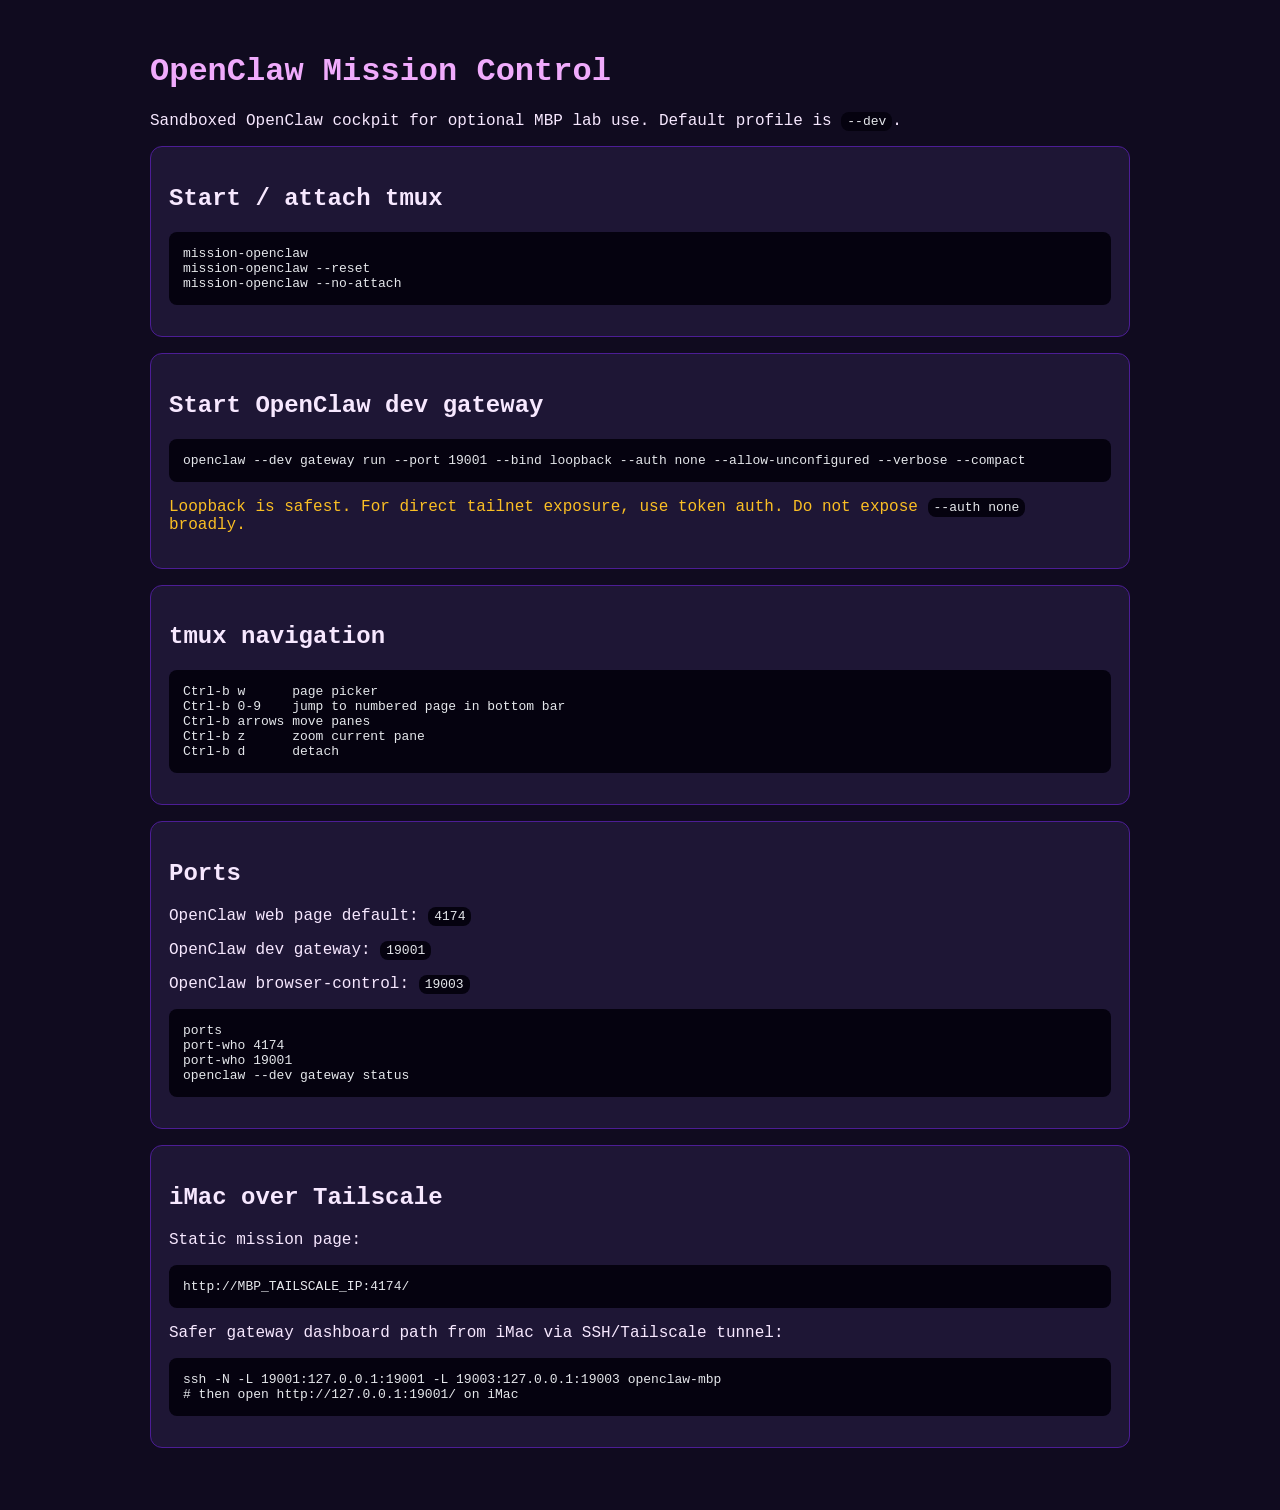
==== web/openclaw/index.html @ 44220990 "feat: add multi-agent mission cockpit Add Hermes and OpenClaw mission launchers, agent-specific pane" ====
<!doctype html>
<html lang="en">
<head>
  <meta charset="utf-8">
  <meta name="viewport" content="width=device-width, initial-scale=1">
  <title>OpenClaw Mission Control</title>
  <style>
    body { margin: 0; font-family: ui-monospace, SFMono-Regular, Menlo, Monaco, Consolas, monospace; background: #100b1f; color: #f7e8ff; }
    main { max-width: 980px; margin: 0 auto; padding: 32px; }
    h1 { color: #f0abfc; }
    a { color: #93c5fd; }
    .card { border: 1px solid #4c1d95; border-radius: 12px; padding: 18px; margin: 16px 0; background: #1e1635; }
    code, pre { background: #05020f; color: #e5e7eb; border-radius: 8px; padding: 2px 6px; }
    pre { padding: 14px; overflow-x: auto; }
    .warn { color: #fbbf24; }
  </style>
</head>
<body>
<main>
  <h1>OpenClaw Mission Control</h1>
  <p>Sandboxed OpenClaw cockpit for optional MBP lab use. Default profile is <code>--dev</code>.</p>

  <section class="card">
    <h2>Start / attach tmux</h2>
    <pre>mission-openclaw
mission-openclaw --reset
mission-openclaw --no-attach</pre>
  </section>

  <section class="card">
    <h2>Start OpenClaw dev gateway</h2>
    <pre>openclaw --dev gateway run --port 19001 --bind loopback --auth none --allow-unconfigured --verbose --compact</pre>
    <p class="warn">Loopback is safest. For direct tailnet exposure, use token auth. Do not expose <code>--auth none</code> broadly.</p>
  </section>

  <section class="card">
    <h2>tmux navigation</h2>
    <pre>Ctrl-b w      page picker
Ctrl-b 0-9    jump to numbered page in bottom bar
Ctrl-b arrows move panes
Ctrl-b z      zoom current pane
Ctrl-b d      detach</pre>
  </section>

  <section class="card">
    <h2>Ports</h2>
    <p>OpenClaw web page default: <code>4174</code></p>
    <p>OpenClaw dev gateway: <code>19001</code></p>
    <p>OpenClaw browser-control: <code>19003</code></p>
    <pre>ports
port-who 4174
port-who 19001
openclaw --dev gateway status</pre>
  </section>

  <section class="card">
    <h2>iMac over Tailscale</h2>
    <p>Static mission page:</p>
    <pre>http://MBP_TAILSCALE_IP:4174/</pre>
    <p>Safer gateway dashboard path from iMac via SSH/Tailscale tunnel:</p>
    <pre>ssh -N -L 19001:127.0.0.1:19001 -L 19003:127.0.0.1:19003 openclaw-mbp
# then open http://127.0.0.1:19001/ on iMac</pre>
  </section>
</main>
</body>
</html>
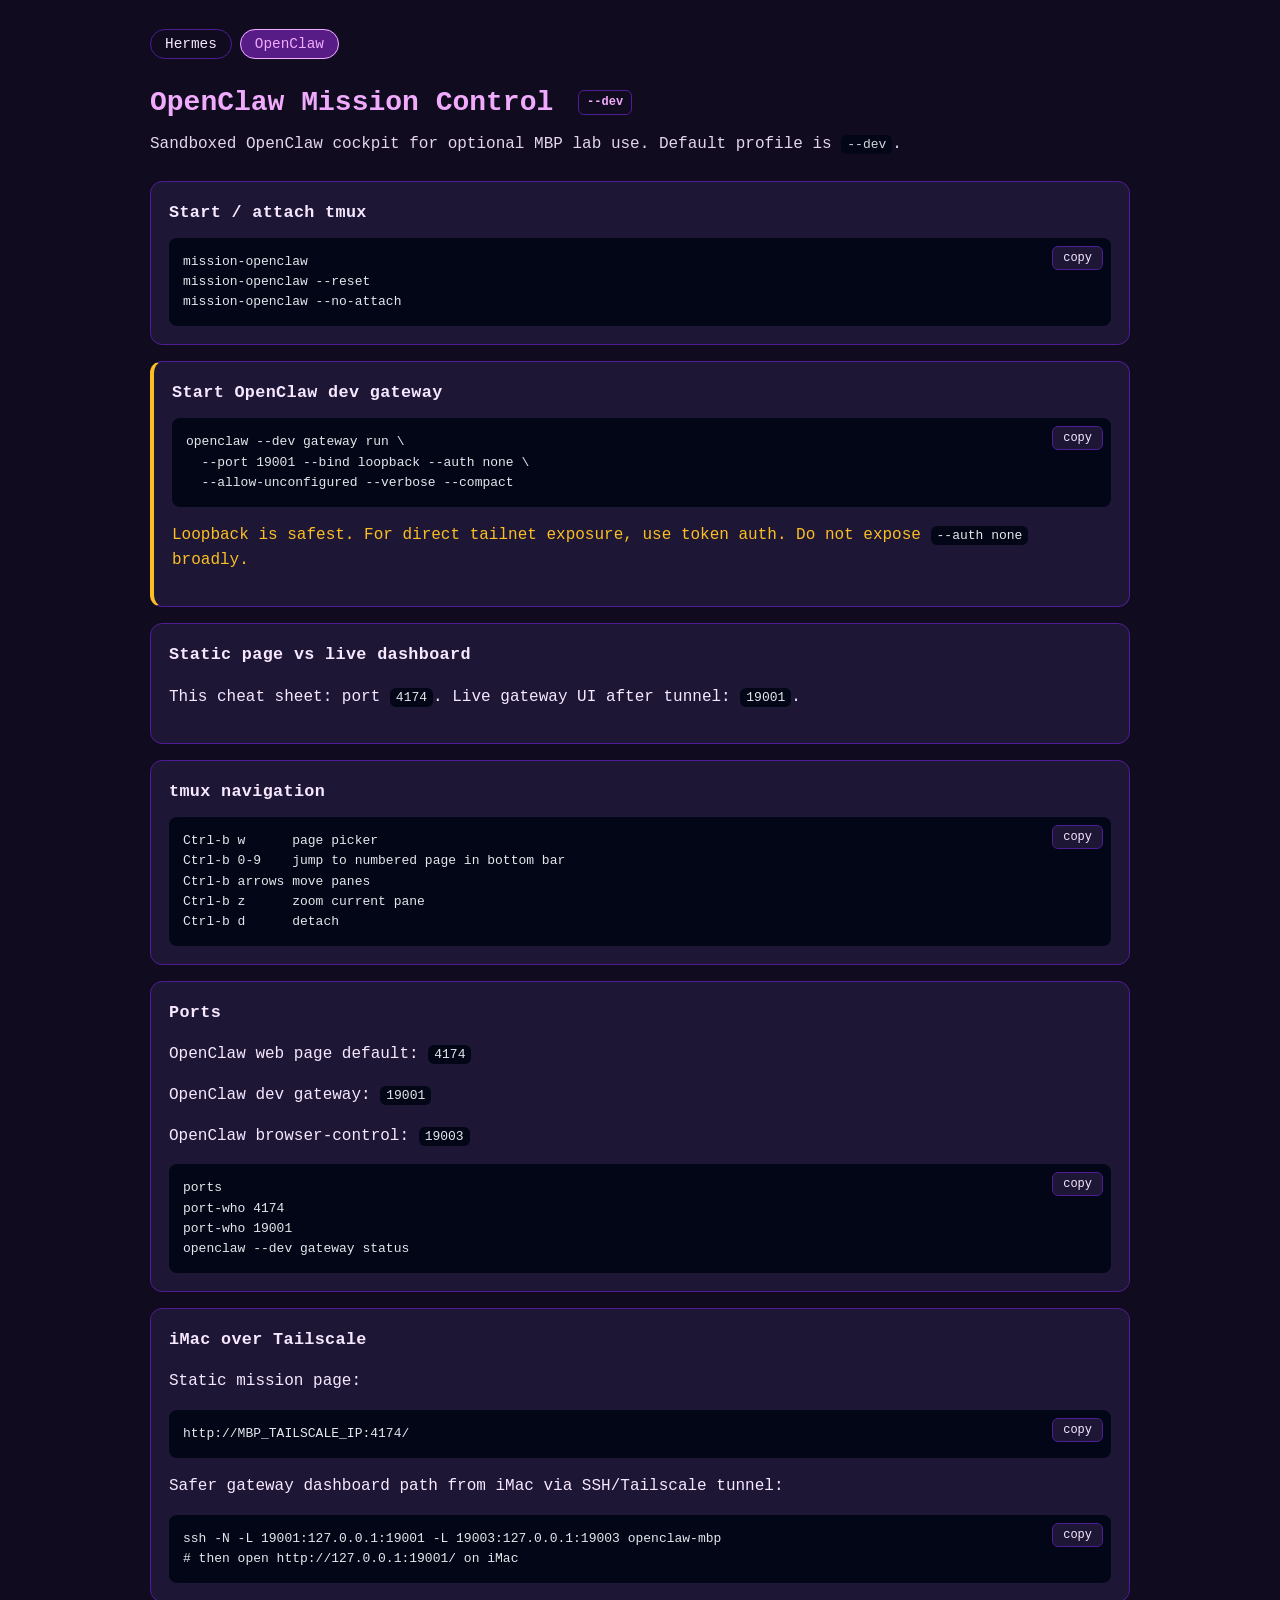
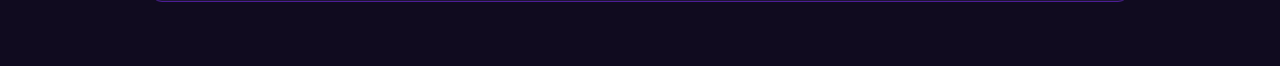
==== commit 4507746e: "Apply P0 tmux cockpit audit fixes. Unify workbench session naming (cockpit-workbench), forward legac" ====
--- a/web/openclaw/index.html
+++ b/web/openclaw/index.html
@@ -3,39 +3,45 @@
 <head>
   <meta charset="utf-8">
   <meta name="viewport" content="width=device-width, initial-scale=1">
+  <meta name="description" content="OpenClaw Mission Control — sandbox dev gateway tmux cockpit">
   <title>OpenClaw Mission Control</title>
-  <style>
-    body { margin: 0; font-family: ui-monospace, SFMono-Regular, Menlo, Monaco, Consolas, monospace; background: #100b1f; color: #f7e8ff; }
-    main { max-width: 980px; margin: 0 auto; padding: 32px; }
-    h1 { color: #f0abfc; }
-    a { color: #93c5fd; }
-    .card { border: 1px solid #4c1d95; border-radius: 12px; padding: 18px; margin: 16px 0; background: #1e1635; }
-    code, pre { background: #05020f; color: #e5e7eb; border-radius: 8px; padding: 2px 6px; }
-    pre { padding: 14px; overflow-x: auto; }
-    .warn { color: #fbbf24; }
-  </style>
+  <link rel="stylesheet" href="../mission.css">
 </head>
-<body>
+<body class="openclaw">
 <main>
-  <h1>OpenClaw Mission Control</h1>
-  <p>Sandboxed OpenClaw cockpit for optional MBP lab use. Default profile is <code>--dev</code>.</p>
+  <nav aria-label="Mission controls">
+    <ul class="site-nav">
+      <li><a href="../hermes/">Hermes</a></li>
+      <li><a href="./" aria-current="page">OpenClaw</a></li>
+    </ul>
+  </nav>
+
+  <h1>OpenClaw Mission Control <span class="badge">--dev</span></h1>
+  <p class="lead">Sandboxed OpenClaw cockpit for optional MBP lab use. Default profile is <code>--dev</code>.</p>
 
   <section class="card">
     <h2>Start / attach tmux</h2>
-    <pre>mission-openclaw
+    <pre><button type="button" class="copy-btn" data-copy>copy</button>mission-openclaw
 mission-openclaw --reset
 mission-openclaw --no-attach</pre>
   </section>
 
-  <section class="card">
+  <section class="card card warn-callout">
     <h2>Start OpenClaw dev gateway</h2>
-    <pre>openclaw --dev gateway run --port 19001 --bind loopback --auth none --allow-unconfigured --verbose --compact</pre>
+    <pre><button type="button" class="copy-btn" data-copy>copy</button>openclaw --dev gateway run \
+  --port 19001 --bind loopback --auth none \
+  --allow-unconfigured --verbose --compact</pre>
     <p class="warn">Loopback is safest. For direct tailnet exposure, use token auth. Do not expose <code>--auth none</code> broadly.</p>
   </section>
 
   <section class="card">
+    <h2>Static page vs live dashboard</h2>
+    <p>This cheat sheet: port <code>4174</code>. Live gateway UI after tunnel: <code>19001</code>.</p>
+  </section>
+
+  <section class="card">
     <h2>tmux navigation</h2>
-    <pre>Ctrl-b w      page picker
+    <pre><button type="button" class="copy-btn" data-copy>copy</button>Ctrl-b w      page picker
 Ctrl-b 0-9    jump to numbered page in bottom bar
 Ctrl-b arrows move panes
 Ctrl-b z      zoom current pane
@@ -47,7 +53,7 @@
     <p>OpenClaw web page default: <code>4174</code></p>
     <p>OpenClaw dev gateway: <code>19001</code></p>
     <p>OpenClaw browser-control: <code>19003</code></p>
-    <pre>ports
+    <pre><button type="button" class="copy-btn" data-copy>copy</button>ports
 port-who 4174
 port-who 19001
 openclaw --dev gateway status</pre>
@@ -56,11 +62,26 @@
   <section class="card">
     <h2>iMac over Tailscale</h2>
     <p>Static mission page:</p>
-    <pre>http://MBP_TAILSCALE_IP:4174/</pre>
+    <pre><button type="button" class="copy-btn" data-copy>copy</button>http://MBP_TAILSCALE_IP:4174/</pre>
     <p>Safer gateway dashboard path from iMac via SSH/Tailscale tunnel:</p>
-    <pre>ssh -N -L 19001:127.0.0.1:19001 -L 19003:127.0.0.1:19003 openclaw-mbp
+    <pre><button type="button" class="copy-btn" data-copy>copy</button>ssh -N -L 19001:127.0.0.1:19001 -L 19003:127.0.0.1:19003 openclaw-mbp
 # then open http://127.0.0.1:19001/ on iMac</pre>
   </section>
 </main>
+<script>
+document.querySelectorAll('.copy-btn').forEach((btn) => {
+  const pre = btn.parentElement;
+  btn.addEventListener('click', async () => {
+    const text = pre.innerText.replace(/^copy\n?/, '').trim();
+    try {
+      await navigator.clipboard.writeText(text);
+      btn.textContent = 'copied';
+      setTimeout(() => { btn.textContent = 'copy'; }, 1200);
+    } catch {
+      btn.textContent = 'select';
+    }
+  });
+});
+</script>
 </body>
 </html>
--- a/web/mission.css
+++ b/web/mission.css
@@ -0,0 +1,161 @@
+/* Shared mission-control static pages (Hermes + OpenClaw) */
+:root {
+  --font-mono: ui-monospace, SFMono-Regular, Menlo, Monaco, Consolas, monospace;
+  --radius: 12px;
+  --warn: #fbbf24;
+  --link: #93c5fd;
+  --pre-bg: #020617;
+  --pre-fg: #e5e7eb;
+  --max-w: 980px;
+}
+
+body {
+  margin: 0;
+  font-family: var(--font-mono);
+  line-height: 1.55;
+}
+
+body.hermes {
+  --bg: #0b1020;
+  --fg: #d8f3ff;
+  --accent: #64ffda;
+  --card-bg: #111827;
+  --card-border: #243b53;
+  --nav-active-bg: #134e4a;
+  --nav-active-fg: #64ffda;
+}
+
+body.openclaw {
+  --bg: #100b1f;
+  --fg: #f7e8ff;
+  --accent: #f0abfc;
+  --card-bg: #1e1635;
+  --card-border: #4c1d95;
+  --nav-active-bg: #581c87;
+  --nav-active-fg: #f0abfc;
+}
+
+body {
+  background: var(--bg);
+  color: var(--fg);
+}
+
+a {
+  color: var(--link);
+}
+
+a:focus-visible,
+button:focus-visible {
+  outline: 2px solid var(--accent);
+  outline-offset: 2px;
+}
+
+.site-nav {
+  display: flex;
+  gap: 8px;
+  flex-wrap: wrap;
+  margin: 0 0 24px;
+  padding: 0;
+  list-style: none;
+}
+
+.site-nav a {
+  text-decoration: none;
+  padding: 6px 14px;
+  border-radius: 999px;
+  border: 1px solid var(--card-border);
+  color: var(--fg);
+  font-size: 0.9rem;
+}
+
+.site-nav a[aria-current="page"] {
+  background: var(--nav-active-bg);
+  color: var(--nav-active-fg);
+  border-color: var(--accent);
+}
+
+main {
+  max-width: var(--max-w);
+  margin: 0 auto;
+  padding: 32px 24px 48px;
+}
+
+h1 {
+  color: var(--accent);
+  font-size: 1.75rem;
+  margin: 0 0 8px;
+}
+
+.lead {
+  margin: 0 0 24px;
+  opacity: 0.92;
+}
+
+.badge {
+  display: inline-block;
+  font-size: 0.75rem;
+  padding: 2px 8px;
+  border-radius: 6px;
+  border: 1px solid var(--card-border);
+  margin-left: 8px;
+  vertical-align: middle;
+  color: var(--accent);
+}
+
+h2 {
+  font-size: 1.05rem;
+  font-weight: 600;
+  margin: 0 0 12px;
+  letter-spacing: 0.02em;
+}
+
+.card {
+  border: 1px solid var(--card-border);
+  border-radius: var(--radius);
+  padding: 18px;
+  margin: 16px 0;
+  background: var(--card-bg);
+}
+
+.card.warn-callout {
+  border-left: 4px solid var(--warn);
+}
+
+pre {
+  position: relative;
+  background: var(--pre-bg);
+  color: var(--pre-fg);
+  border-radius: 8px;
+  padding: 14px 14px 14px 14px;
+  overflow-x: auto;
+  margin: 0;
+}
+
+code {
+  background: var(--pre-bg);
+  color: var(--pre-fg);
+  border-radius: 6px;
+  padding: 2px 6px;
+}
+
+.copy-btn {
+  position: absolute;
+  top: 8px;
+  right: 8px;
+  font-family: var(--font-mono);
+  font-size: 0.75rem;
+  padding: 4px 10px;
+  border-radius: 6px;
+  border: 1px solid var(--card-border);
+  background: var(--card-bg);
+  color: var(--fg);
+  cursor: pointer;
+}
+
+.copy-btn:hover {
+  border-color: var(--accent);
+}
+
+.warn {
+  color: var(--warn);
+}
